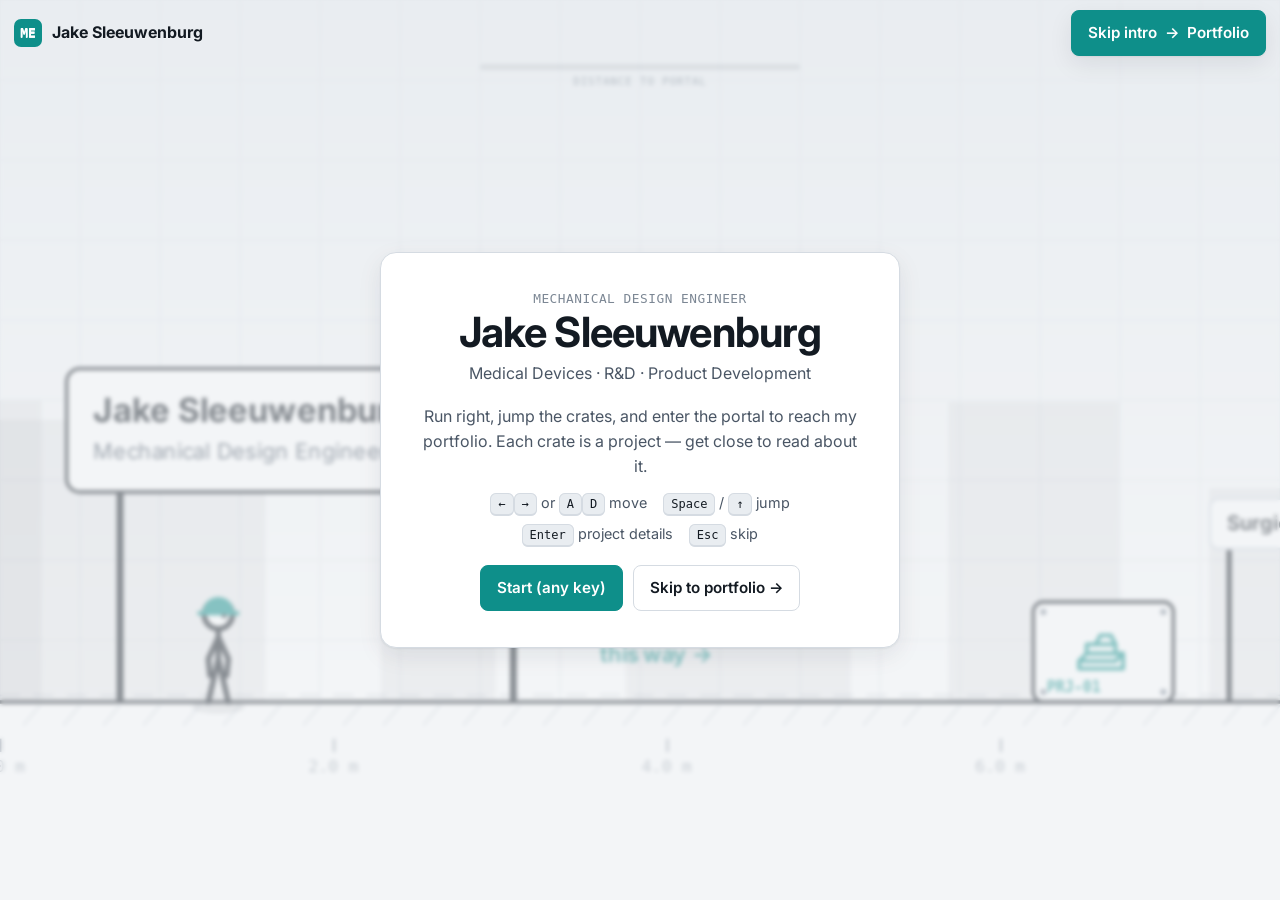
==== index.html @ 5dba6119 "Initial portfolio site: side-scroller intro + portfolio page Co-Authored-By: Claude Fable 5.1 <norep" ====
<!DOCTYPE html>
<html lang="en">
<head>
  <meta charset="utf-8">
  <meta name="viewport" content="width=device-width, initial-scale=1, viewport-fit=cover, user-scalable=no">
  <title>Welcome</title>
  <meta name="description" content="Interactive intro to a mechanical design engineer's portfolio. Skip straight to the portfolio any time.">
  <link rel="icon" href="assets/favicon.svg" type="image/svg+xml">
  <link rel="preconnect" href="https://fonts.googleapis.com">
  <link rel="preconnect" href="https://fonts.gstatic.com" crossorigin>
  <link href="https://fonts.googleapis.com/css2?family=Inter:wght@400;500;600;700;800&display=swap" rel="stylesheet">
  <link rel="stylesheet" href="css/base.css">
  <link rel="stylesheet" href="css/landing.css">
</head>
<body class="landing">
  <a class="skip-link" href="portfolio.html">Skip to portfolio</a>

  <!-- Persistent skip control: lives OUTSIDE the intro module so it always works -->
  <header class="landing-bar">
    <div class="landing-brand"><span class="brand-mark">ME</span><span id="bar-name"></span></div>
    <a class="btn btn-primary skip-btn" id="skip-btn" href="portfolio.html">
      Skip intro <span aria-hidden="true">→</span> Portfolio
    </a>
  </header>

  <!-- The active intro module renders into this container -->
  <main id="intro-root" class="intro-root" aria-label="Interactive intro"></main>

  <!-- Fallback shown if the intro fails to load (bad config, old browser, etc.) -->
  <div id="intro-fallback" class="intro-fallback" hidden>
    <div>
      <h1 id="fb-name"></h1>
      <p id="fb-title" class="mono"></p>
      <a class="btn btn-primary" href="portfolio.html">Go to portfolio →</a>
    </div>
  </div>

  <script src="js/content.js"></script>
  <script src="js/shared.js"></script>
  <script src="js/intro-config.js"></script>
  <script src="js/intro-loader.js"></script>
</body>
</html>
---- css/base.css ----
/* =====================================================================
   base.css — design tokens, reset, shared components
   ===================================================================== */

:root {
  /* Palette: graphite + teal accent. Light theme by default. */
  --bg: #f4f6f8;
  --bg-elev: #ffffff;
  --bg-sunk: #e9edf1;
  --ink: #131a22;
  --ink-2: #4a5665;
  --ink-3: #7c8794;
  --line: #d5dbe2;
  --grid: rgba(19, 26, 34, 0.06);
  --accent: #0e8f8a;
  --accent-ink: #0b6f6b;
  --accent-soft: rgba(14, 143, 138, 0.12);
  --warn: #e5732b;
  --shadow: 0 1px 2px rgba(19, 26, 34, 0.06), 0 8px 24px rgba(19, 26, 34, 0.08);
  --radius: 10px;
  --font-sans: "Inter", ui-sans-serif, system-ui, -apple-system, "Segoe UI", Roboto, sans-serif;
  --font-mono: ui-monospace, "JetBrains Mono", "SF Mono", Menlo, Consolas, monospace;
  --maxw: 1120px;
  --gutter: clamp(16px, 4vw, 40px);
  color-scheme: light;
}

@media (prefers-color-scheme: dark) {
  :root:not([data-theme="light"]) {
    --bg: #0e1217;
    --bg-elev: #161c24;
    --bg-sunk: #0a0d11;
    --ink: #e8edf2;
    --ink-2: #aab5c1;
    --ink-3: #7b8794;
    --line: #273040;
    --grid: rgba(232, 237, 242, 0.05);
    --accent: #2fc4bd;
    --accent-ink: #5fd8d2;
    --accent-soft: rgba(47, 196, 189, 0.14);
    --shadow: 0 1px 2px rgba(0, 0, 0, 0.4), 0 10px 30px rgba(0, 0, 0, 0.45);
    color-scheme: dark;
  }
}
:root[data-theme="dark"] {
  --bg: #0e1217;
  --bg-elev: #161c24;
  --bg-sunk: #0a0d11;
  --ink: #e8edf2;
  --ink-2: #aab5c1;
  --ink-3: #7b8794;
  --line: #273040;
  --grid: rgba(232, 237, 242, 0.05);
  --accent: #2fc4bd;
  --accent-ink: #5fd8d2;
  --accent-soft: rgba(47, 196, 189, 0.14);
  --shadow: 0 1px 2px rgba(0, 0, 0, 0.4), 0 10px 30px rgba(0, 0, 0, 0.45);
  color-scheme: dark;
}

*, *::before, *::after { box-sizing: border-box; }
html { -webkit-text-size-adjust: 100%; scroll-behavior: smooth; }
@media (prefers-reduced-motion: reduce) { html { scroll-behavior: auto; } }
body {
  margin: 0;
  font-family: var(--font-sans);
  font-size: 16px;
  line-height: 1.55;
  color: var(--ink);
  background: var(--bg);
  min-height: 100dvh;
  overflow-x: hidden;
}
img, svg, video { max-width: 100%; display: block; }
a { color: var(--accent-ink); text-decoration: none; }
a:hover { text-decoration: underline; }
button { font: inherit; cursor: pointer; }
h1, h2, h3, h4 { margin: 0; line-height: 1.15; letter-spacing: -0.01em; }
p { margin: 0 0 1em; }
ul { margin: 0; padding-left: 1.2em; }
:focus-visible { outline: 2px solid var(--accent); outline-offset: 3px; border-radius: 4px; }
[hidden] { display: none !important; }

.mono { font-family: var(--font-mono); font-size: 0.8rem; letter-spacing: 0.04em; text-transform: uppercase; color: var(--ink-3); }

/* Skip link for keyboard users */
.skip-link {
  position: absolute; left: 8px; top: -60px; z-index: 1000;
  background: var(--accent); color: #fff; padding: 8px 12px; border-radius: 6px;
}
.skip-link:focus { top: 8px; }

/* Buttons */
.btn {
  display: inline-flex; align-items: center; gap: 8px;
  padding: 10px 16px; border-radius: 8px; border: 1px solid var(--line);
  background: var(--bg-elev); color: var(--ink); font-weight: 600; font-size: 0.95rem;
  text-decoration: none; transition: transform 0.12s ease, background 0.15s ease, border-color 0.15s ease;
  min-height: 44px; /* touch target */
}
.btn:hover { text-decoration: none; border-color: var(--accent); transform: translateY(-1px); }
.btn:active { transform: translateY(0); }
.btn-primary { background: var(--accent); border-color: var(--accent); color: #fff; }
.btn-primary:hover { background: var(--accent-ink); border-color: var(--accent-ink); }
.btn-ghost { background: transparent; }
.btn svg { width: 18px; height: 18px; }

/* Blueprint grid texture */
.grid-bg {
  background-image:
    linear-gradient(var(--grid) 1px, transparent 1px),
    linear-gradient(90deg, var(--grid) 1px, transparent 1px);
  background-size: 32px 32px;
}

/* Tag chips */
.tag {
  display: inline-block; padding: 3px 9px; border-radius: 999px;
  font-family: var(--font-mono); font-size: 0.72rem; letter-spacing: 0.03em;
  background: var(--accent-soft); color: var(--accent-ink); border: 1px solid transparent;
}

/* Modal (shared by game + portfolio) */
.modal-backdrop {
  position: fixed; inset: 0; z-index: 500;
  background: rgba(8, 12, 16, 0.6); backdrop-filter: blur(4px);
  display: flex; align-items: center; justify-content: center; padding: 16px;
  animation: fade-in 0.18s ease;
}
.modal {
  background: var(--bg-elev); color: var(--ink); border: 1px solid var(--line);
  border-radius: 14px; box-shadow: var(--shadow);
  width: min(680px, 100%); max-height: min(86dvh, 820px); overflow: auto;
  padding: clamp(18px, 4vw, 32px);
  animation: pop-in 0.22s cubic-bezier(0.2, 0.9, 0.3, 1.2);
}
.modal-head { display: flex; align-items: flex-start; justify-content: space-between; gap: 12px; margin-bottom: 10px; }
.modal h3 { font-size: clamp(1.2rem, 3vw, 1.5rem); }
.modal .close {
  flex: 0 0 auto; width: 40px; height: 40px; border-radius: 50%; border: 1px solid var(--line);
  background: var(--bg); color: var(--ink-2); font-size: 20px; line-height: 1;
}
.modal .close:hover { border-color: var(--accent); color: var(--accent-ink); }
.modal dl { display: grid; grid-template-columns: 1fr; gap: 10px 16px; margin: 16px 0; }
.modal dt { font-family: var(--font-mono); font-size: 0.72rem; letter-spacing: 0.06em; text-transform: uppercase; color: var(--accent-ink); }
.modal dd { margin: 0; color: var(--ink-2); }
@media (min-width: 560px) { .modal dl { grid-template-columns: 110px 1fr; } }
.modal .tags { display: flex; flex-wrap: wrap; gap: 6px; margin: 12px 0 18px; }
.modal .actions { display: flex; flex-wrap: wrap; gap: 10px; }

@keyframes fade-in { from { opacity: 0; } to { opacity: 1; } }
@keyframes pop-in { from { opacity: 0; transform: translateY(10px) scale(0.98); } to { opacity: 1; transform: none; } }
@media (prefers-reduced-motion: reduce) {
  .modal, .modal-backdrop, .btn { animation: none; transition: none; }
}
---- css/landing.css ----
/* =====================================================================
   landing.css — landing shell, HUD, touch controls, fallback
   ===================================================================== */

body.landing { overflow: hidden; height: 100dvh; display: flex; flex-direction: column; background: var(--bg-sunk); }
body.landing.no-select { user-select: none; -webkit-user-select: none; -webkit-touch-callout: none; }

.landing-bar {
  position: fixed; top: 0; left: 0; right: 0; z-index: 50;
  display: flex; align-items: center; justify-content: space-between; gap: 12px;
  padding: max(10px, env(safe-area-inset-top)) max(14px, env(safe-area-inset-right)) 10px max(14px, env(safe-area-inset-left));
  pointer-events: none;
}
.landing-bar > * { pointer-events: auto; }
.landing-brand { display: flex; align-items: center; gap: 10px; font-weight: 700; color: var(--ink); text-shadow: 0 1px 0 var(--bg); }
.brand-mark { width: 28px; height: 28px; border-radius: 7px; background: var(--accent); display: grid; place-items: center; color: #fff; font-family: var(--font-mono); font-size: 13px; }
.skip-btn { box-shadow: var(--shadow); white-space: nowrap; }
@media (max-width: 480px) { .landing-brand span:last-child { display: none; } .skip-btn { padding: 10px 14px; font-size: 0.9rem; } }

.intro-root { flex: 1; position: relative; min-height: 0; }
.intro-root canvas { display: block; width: 100%; height: 100%; touch-action: none; }

.intro-fallback { flex: 1; display: grid; place-items: center; text-align: center; padding: var(--gutter); }
.intro-fallback h1 { font-size: clamp(2rem, 6vw, 3.5rem); margin-bottom: 8px; }
.intro-fallback p { margin-bottom: 24px; }

/* ---------- Game HUD (DOM overlay on the canvas) ---------- */
.hud { position: absolute; inset: 0; pointer-events: none; }
.hud > * { pointer-events: auto; }

.hud-progress {
  position: absolute; left: 50%; transform: translateX(-50%);
  top: max(64px, calc(env(safe-area-inset-top) + 58px));
  width: min(320px, 60vw); height: 6px; border-radius: 999px;
  background: color-mix(in srgb, var(--ink) 15%, transparent); overflow: hidden; pointer-events: none;
}
.hud-progress i { display: block; height: 100%; width: 0; background: var(--accent); transition: width 0.15s linear; }
.hud-progress-label {
  position: absolute; left: 50%; transform: translateX(-50%);
  top: max(74px, calc(env(safe-area-inset-top) + 68px));
  font-family: var(--font-mono); font-size: 0.68rem; letter-spacing: 0.08em; text-transform: uppercase; color: var(--ink-3); pointer-events: none;
}

/* Project card that slides in near an obstacle */
.hud-card {
  position: absolute; left: 50%; bottom: max(96px, calc(env(safe-area-inset-bottom) + 96px));
  transform: translate(-50%, 20px); opacity: 0;
  width: min(440px, calc(100vw - 32px));
  background: var(--bg-elev); border: 1px solid var(--line); border-radius: 14px; box-shadow: var(--shadow);
  padding: 14px 16px; display: flex; gap: 12px; align-items: center;
  transition: transform 0.2s ease, opacity 0.2s ease;
}
.hud-card.show { transform: translate(-50%, 0); opacity: 1; }
.hud-card .ic { flex: 0 0 auto; width: 46px; height: 46px; border-radius: 10px; background: var(--accent-soft); color: var(--accent-ink); display: grid; place-items: center; }
.hud-card .ic svg { width: 34px; height: 34px; }
.hud-card .txt { min-width: 0; flex: 1; }
.hud-card .txt h4 { font-size: 1rem; margin-bottom: 2px; }
.hud-card .txt p { font-size: 0.85rem; color: var(--ink-2); margin: 0; display: -webkit-box; -webkit-line-clamp: 2; -webkit-box-orient: vertical; overflow: hidden; }
.hud-card .txt .hint { font-family: var(--font-mono); font-size: 0.66rem; text-transform: uppercase; letter-spacing: 0.06em; color: var(--accent-ink); margin-top: 4px; }
.hud-card button { flex: 0 0 auto; }
@media (max-width: 520px) { .hud-card { bottom: max(120px, calc(env(safe-area-inset-bottom) + 120px)); } .hud-card .ic { display: none; } }
.can-hover .hud-card button.mobile-only { display: none; }

/* Touch controls (only on coarse pointers) */
.touch-controls {
  position: absolute; left: 0; right: 0; bottom: 0; display: none;
  justify-content: space-between; align-items: flex-end;
  padding: 0 max(14px, env(safe-area-inset-right)) max(14px, env(safe-area-inset-bottom)) max(14px, env(safe-area-inset-left));
}
.touch-controls .pad { display: flex; gap: 10px; }
.touch-btn {
  width: 66px; height: 66px; border-radius: 50%; border: 1px solid var(--line);
  background: color-mix(in srgb, var(--bg-elev) 80%, transparent); color: var(--ink);
  font-size: 26px; display: grid; place-items: center; box-shadow: var(--shadow);
  touch-action: none; user-select: none; -webkit-user-select: none; -webkit-tap-highlight-color: transparent;
}
.touch-btn.jump { width: 84px; height: 84px; background: var(--accent); color: #fff; border-color: var(--accent); font-size: 15px; font-weight: 700; letter-spacing: 0.04em; }
.touch-btn:active, .touch-btn.down { transform: scale(0.94); filter: brightness(1.1); }
.is-touch .touch-controls { display: flex; }

/* Start / end overlays */
.hud-msg {
  position: absolute; inset: 0; display: grid; place-items: center; text-align: center;
  background: color-mix(in srgb, var(--bg-sunk) 55%, transparent); backdrop-filter: blur(2px);
  padding: var(--gutter); transition: opacity 0.3s ease;
}
.hud-msg.hide { opacity: 0; pointer-events: none; }
.hud-msg .box { background: var(--bg-elev); border: 1px solid var(--line); border-radius: 16px; box-shadow: var(--shadow); padding: clamp(20px, 5vw, 36px); max-width: 520px; }
.hud-msg h1 { font-size: clamp(1.6rem, 5vw, 2.6rem); margin-bottom: 4px; letter-spacing: -0.02em; }
.hud-msg .sub { color: var(--ink-2); margin-bottom: 18px; }
.hud-msg .keys { display: flex; flex-wrap: wrap; justify-content: center; gap: 8px 16px; margin: 14px 0 20px; color: var(--ink-2); font-size: 0.9rem; }
.hud-msg kbd { font-family: var(--font-mono); font-size: 0.75rem; padding: 3px 7px; border: 1px solid var(--line); border-bottom-width: 2px; border-radius: 6px; background: var(--bg-sunk); color: var(--ink); }
.hud-msg .actions { display: flex; flex-wrap: wrap; justify-content: center; gap: 10px; }

@media (prefers-reduced-motion: reduce) {
  .hud-card, .hud-msg, .hud-progress i { transition: none; }
}
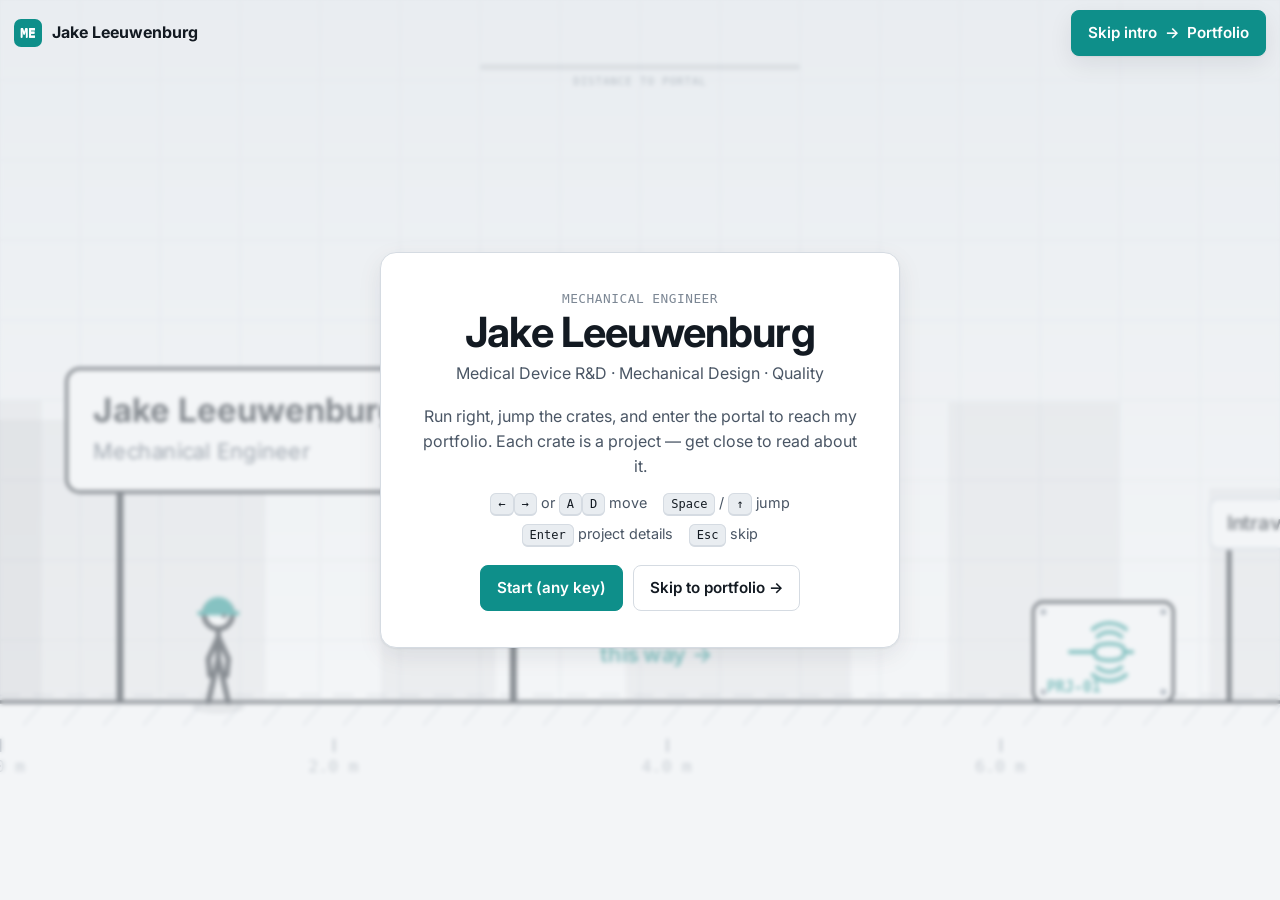
==== commit 6edb7fa4: "Add in-browser STEP viewer, screenshot galleries, and BeatLete project Co-Authored-By: Claude Fable " ====
--- a/index.html
+++ b/index.html
@@ -9,6 +9,7 @@
   <link rel="preconnect" href="https://fonts.googleapis.com">
   <link rel="preconnect" href="https://fonts.gstatic.com" crossorigin>
   <link href="https://fonts.googleapis.com/css2?family=Inter:wght@400;500;600;700;800&display=swap" rel="stylesheet">
+  <script type="importmap">{"imports":{"three":"./assets/libs/three.module.min.js","three/addons/":"./assets/libs/addons/"}}</script>
   <link rel="stylesheet" href="css/base.css">
   <link rel="stylesheet" href="css/landing.css">
 </head>
--- a/css/base.css
+++ b/css/base.css
@@ -148,6 +148,52 @@
 .modal .tags { display: flex; flex-wrap: wrap; gap: 6px; margin: 12px 0 18px; }
 .modal .actions { display: flex; flex-wrap: wrap; gap: 10px; }
 
+.modal.modal-wide { width: min(960px, 100%); }
+
+/* ---------- Project media: 3D viewer + screenshot gallery ---------- */
+.modal-media:empty { display: none; }
+.modal-media { margin: 4px 0 18px; }
+.media-tabs { display: flex; gap: 6px; margin-bottom: 10px; }
+.media-tabs [role=tab] {
+  padding: 8px 14px; border-radius: 999px; border: 1px solid var(--line); background: var(--bg); color: var(--ink-2); font-weight: 600; font-size: 0.88rem;
+}
+.media-tabs [role=tab][aria-selected="true"] { background: var(--accent); border-color: var(--accent); color: #fff; }
+.viewer3d {
+  position: relative; width: 100%; aspect-ratio: 16 / 10; max-height: 60dvh; min-height: 220px;
+  border: 1px solid var(--line); border-radius: 12px; overflow: hidden;
+  background: radial-gradient(ellipse at 50% 40%, var(--bg-elev), var(--bg-sunk));
+}
+.viewer-status {
+  position: absolute; inset: 0; display: flex; gap: 10px; align-items: center; justify-content: center;
+  color: var(--ink-2); font-size: 0.92rem; text-align: center; padding: 16px; pointer-events: none;
+}
+.spinner { width: 18px; height: 18px; border-radius: 50%; border: 2px solid var(--line); border-top-color: var(--accent); animation: spin 0.8s linear infinite; flex: 0 0 auto; }
+@keyframes spin { to { transform: rotate(360deg); } }
+.viewer-bar { display: flex; flex-wrap: wrap; justify-content: space-between; align-items: center; gap: 8px; margin-top: 8px; }
+.viewer-bar .mono { text-transform: none; letter-spacing: 0; font-size: 0.72rem; }
+.viewer-btns { display: flex; flex-wrap: wrap; gap: 6px; }
+.viewer-btns .btn { padding: 6px 10px; min-height: 34px; font-size: 0.82rem; }
+@media (hover: none) and (pointer: coarse) { .viewer-bar .mono { display: none; } }
+.gallery { margin: 0; }
+.gallery-main { position: relative; border: 1px solid var(--line); border-radius: 12px; overflow: hidden; background: var(--bg-sunk); display: grid; place-items: center; }
+.gallery-main img { width: 100%; max-height: 60dvh; object-fit: contain; cursor: zoom-in; }
+.gallery-main .gnav {
+  position: absolute; top: 50%; transform: translateY(-50%); width: 40px; height: 40px; border-radius: 50%;
+  border: 1px solid var(--line); background: color-mix(in srgb, var(--bg-elev) 85%, transparent); color: var(--ink); font-size: 24px; line-height: 1;
+}
+.gallery-main .gnav.prev { left: 10px; } .gallery-main .gnav.next { right: 10px; }
+.gallery figcaption { font-size: 0.85rem; color: var(--ink-3); margin-top: 8px; min-height: 1.2em; }
+.gallery-thumbs { display: flex; gap: 8px; overflow-x: auto; padding: 8px 2px 2px; }
+.gallery-thumbs button { flex: 0 0 auto; width: 84px; height: 56px; padding: 0; border-radius: 8px; overflow: hidden; border: 2px solid var(--line); background: var(--bg-sunk); opacity: 0.7; }
+.gallery-thumbs button img { width: 100%; height: 100%; object-fit: cover; }
+.gallery-thumbs button.on, .gallery-thumbs button:hover { border-color: var(--accent); opacity: 1; }
+
+/* "3D" badge on project cards that have a model */
+.badge-3d {
+  position: absolute; top: 10px; right: 10px; padding: 3px 8px; border-radius: 999px;
+  background: var(--accent); color: #fff; font-family: var(--font-mono); font-size: 0.68rem; font-weight: 700; letter-spacing: 0.06em;
+}
+
 @keyframes fade-in { from { opacity: 0; } to { opacity: 1; } }
 @keyframes pop-in { from { opacity: 0; transform: translateY(10px) scale(0.98); } to { opacity: 1; transform: none; } }
 @media (prefers-reduced-motion: reduce) {
--- a/css/landing.css
+++ b/css/landing.css
@@ -58,7 +58,26 @@
 .hud-card .txt p { font-size: 0.85rem; color: var(--ink-2); margin: 0; display: -webkit-box; -webkit-line-clamp: 2; -webkit-box-orient: vertical; overflow: hidden; }
 .hud-card .txt .hint { font-family: var(--font-mono); font-size: 0.66rem; text-transform: uppercase; letter-spacing: 0.06em; color: var(--accent-ink); margin-top: 4px; }
 .hud-card button { flex: 0 0 auto; }
-@media (max-width: 520px) { .hud-card { bottom: max(120px, calc(env(safe-area-inset-bottom) + 120px)); } .hud-card .ic { display: none; } }
+@media (max-width: 520px) { .hud-card .ic { display: none; } }
+/* Touch devices: the playing field sits low (above the buttons), so park the card in the empty
+   sky just under the progress bar instead of over the character. */
+.is-touch .hud-card {
+  bottom: auto;
+  top: calc(env(safe-area-inset-top, 0px) + 100px);
+  transform: translate(-50%, -12px);
+}
+.is-touch .hud-card.show { transform: translate(-50%, 0); }
+/* Landscape phones: not much sky, so tuck a compact card in the top-right corner. */
+@media (max-height: 520px) {
+  .is-touch .hud-card {
+    left: auto; right: max(12px, env(safe-area-inset-right)); top: calc(env(safe-area-inset-top, 0px) + 92px);
+    width: min(300px, 46vw); padding: 10px 12px; transform: translate(0, -12px);
+  }
+  .is-touch .hud-card.show { transform: none; }
+  .is-touch .hud-card .txt h4 { font-size: 0.9rem; }
+  .is-touch .hud-card .txt p { display: none; }
+  .is-touch .hud-card .ic { display: none; }
+}
 .can-hover .hud-card button.mobile-only { display: none; }
 
 /* Touch controls (only on coarse pointers) */
